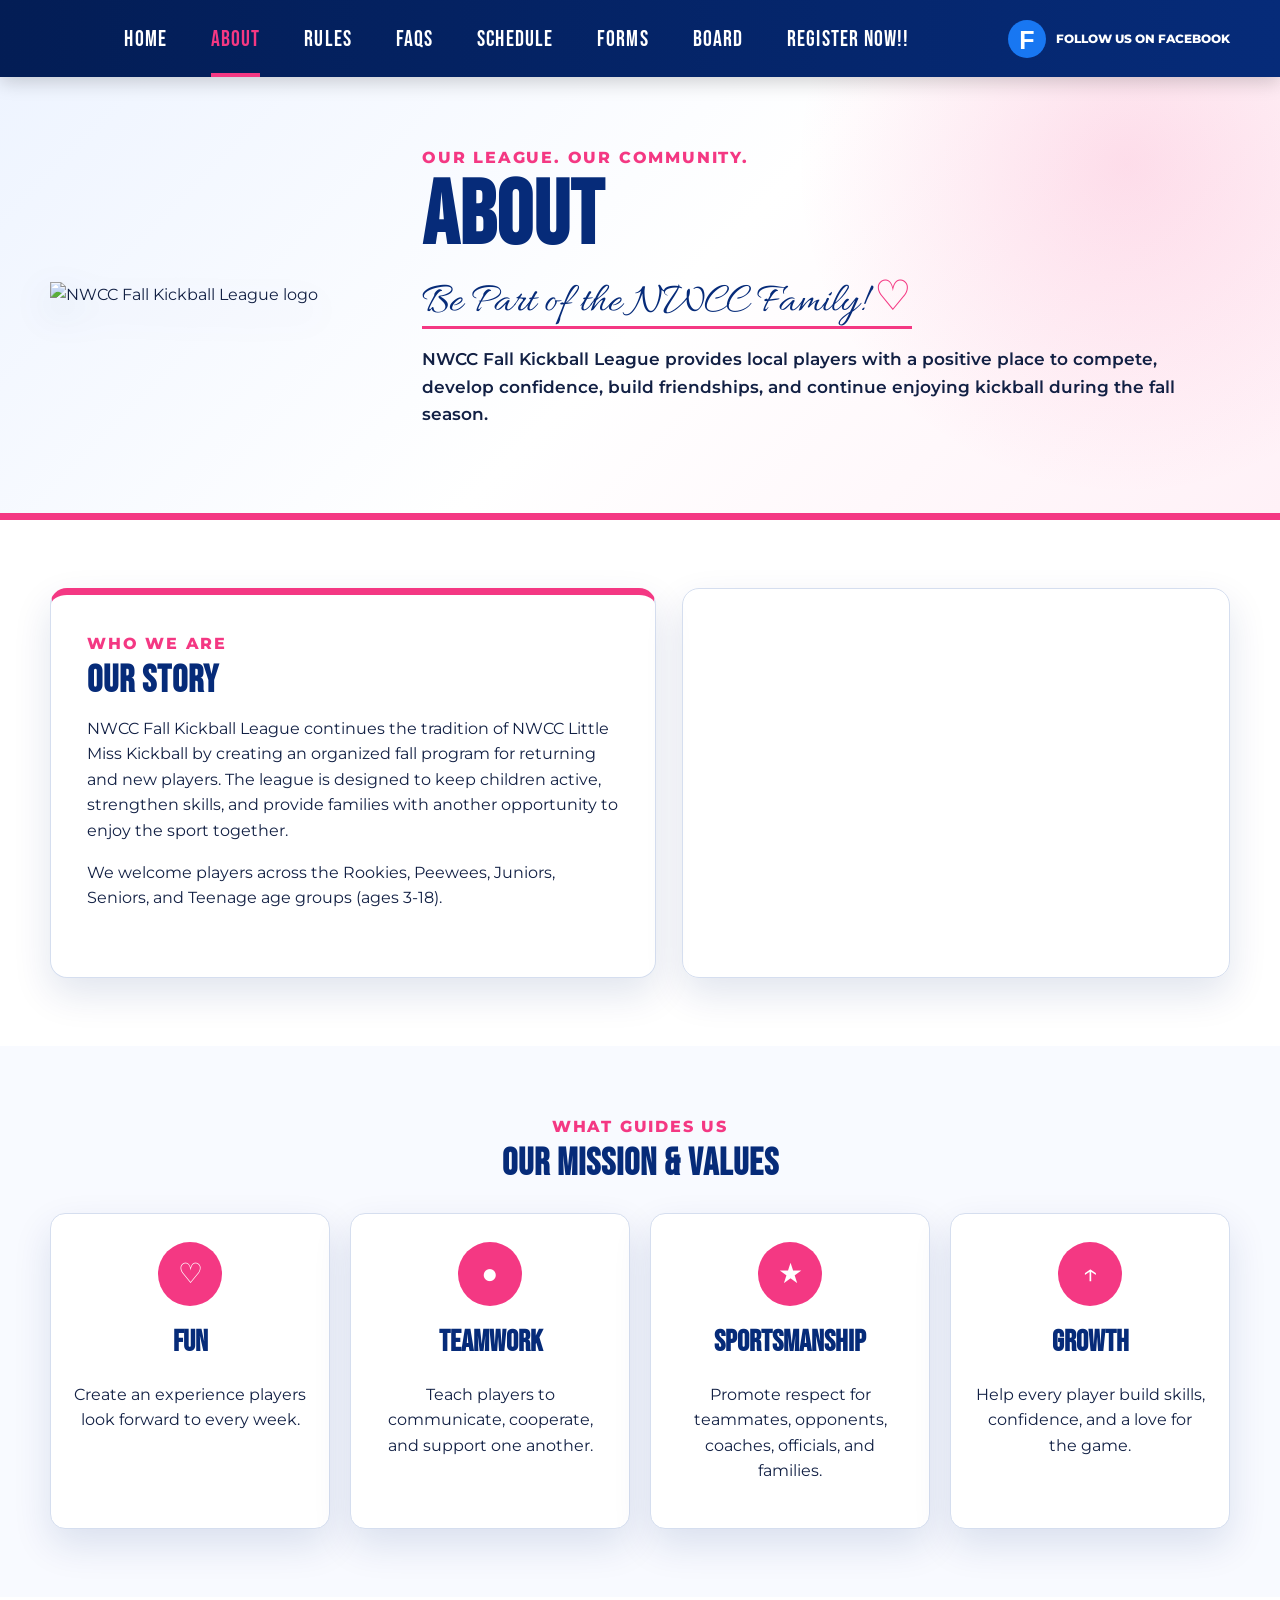
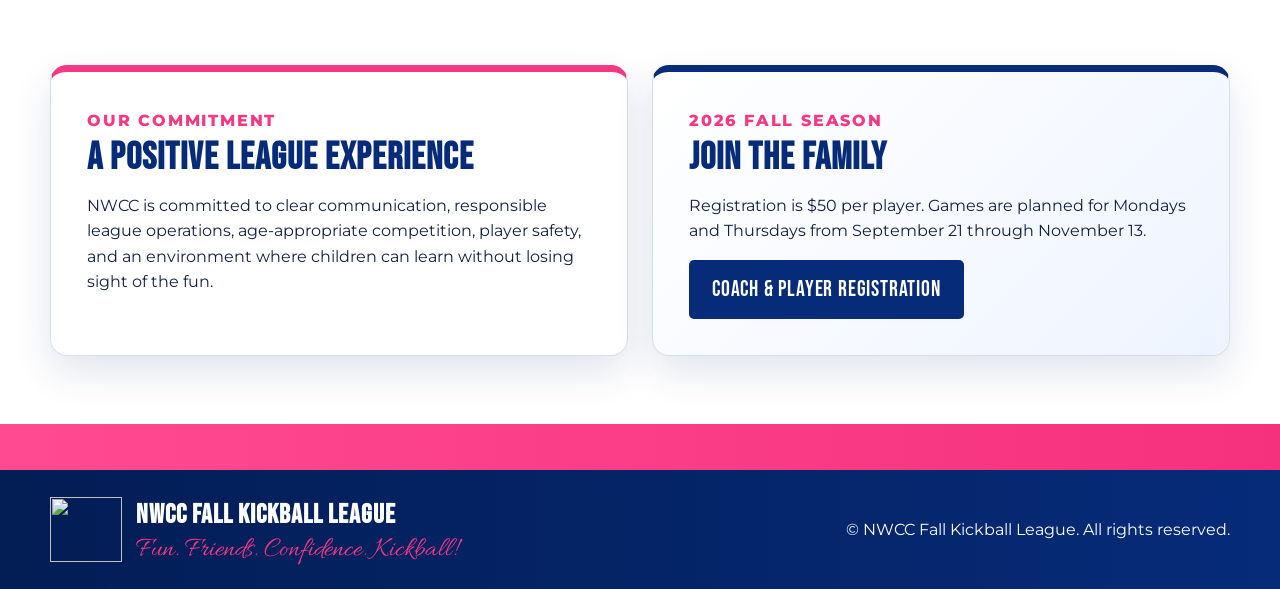
==== about.html @ 0d559b7b "Add files via upload" ====
<!DOCTYPE html>
<html lang="en">
<head>
  <meta charset="UTF-8">
  <meta name="viewport" content="width=device-width, initial-scale=1.0">
  <meta name="description" content="Learn about NWCC Fall Kickball League, its mission, values, and community.">
  <title>About | NWCC Fall Kickball League</title>
  <link rel="preconnect" href="https://fonts.googleapis.com">
  <link rel="preconnect" href="https://fonts.gstatic.com" crossorigin>
  <link href="https://fonts.googleapis.com/css2?family=Allura&family=Bebas+Neue&family=Montserrat:wght@400;600;700;800&display=swap" rel="stylesheet">
  <link rel="stylesheet" href="styles.css">
</head>
<body class="about-page">
<header class="site-header">
  <div class="container nav-wrap">
    <button class="menu-toggle" aria-label="Open navigation" aria-expanded="false">☰</button>
    <nav class="main-nav" aria-label="Main navigation">
      <a href="index.html">Home</a>
      <a class="active" href="about.html">About</a>
      <a href="rules.html">Rules</a>
      <a href="faq.html">FAQs</a>
      <a href="schedule.html">Schedule</a>
      <a href="forms.html">Forms</a>
      <a href="contact.html">Board</a>
      <a href="https://nwcc.leagueapps.com/leagues/kickball/5077319-2026-nwcc-fall-kickball" target="_blank" rel="noopener">REgister Now!!</a>
    </nav>
    <a class="facebook-link" href="https://www.facebook.com/nwccfallkickball" target="_blank" rel="noopener">
      <span class="facebook-icon">f</span>
      <span class="facebook-text">Follow us on Facebook</span>
    </a>
  </div>
</header>
<main>

<section class="inner-hero about-hero">
  <div class="container inner-hero-grid">
    <img src="assets/nwcc-logo.png" alt="NWCC Fall Kickball League logo">
    <div>
      <p class="inner-eyebrow">Our League. Our Community.</p>
      <h1>About</h1>
      <div class="inner-script">Be Part of the NWCC Family! <span>♡</span></div>
      <p>NWCC Fall Kickball League provides local players with a positive place to compete, develop confidence, build friendships, and continue enjoying kickball during the fall season.</p>
    </div>
  </div>
</section>
  
<section class="inner-section">
  <div class="container story-grid">
    <article class="feature-card story-card">
      <p class="card-kicker">Who We Are</p>
      <h2>Our Story</h2>
      <p>NWCC Fall Kickball League continues the tradition of NWCC Little Miss Kickball by creating an organized fall program for returning and new players. The league is designed to keep children active, strengthen skills, and provide families with another opportunity to enjoy the sport together.</p>
      <p>We welcome players across the Rookies, Peewees, Juniors, Seniors, and Teenage age groups (ages 3-18).</p>
    </article>
    <article class="image-feature team-huddle-feature">
     <!-- <div><strong>Teamwork. Confidence. Fun.</strong><span>That’s NWCC!</span></div>-->
    </article>
  </div>
</section>

<section class="inner-section soft-section">
  <div class="container">
    <div class="center-heading">
      <p class="card-kicker">What Guides Us</p>
      <h2>Our Mission &amp; Values</h2>
    </div>
    <div class="value-grid">
      <article class="value-card"><span>♡</span><h3>Fun</h3><p>Create an experience players look forward to every week.</p></article>
      <article class="value-card"><span>●</span><h3>Teamwork</h3><p>Teach players to communicate, cooperate, and support one another.</p></article>
      <article class="value-card"><span>★</span><h3>Sportsmanship</h3><p>Promote respect for teammates, opponents, coaches, officials, and families.</p></article>
      <article class="value-card"><span>↑</span><h3>Growth</h3><p>Help every player build skills, confidence, and a love for the game.</p></article>
    </div>
  </div>
</section>

<section class="inner-section">
  <div class="container split-info-grid">
    <article class="feature-card">
      <p class="card-kicker">Our Commitment</p>
      <h2>A Positive League Experience</h2>
      <p>NWCC is committed to clear communication, responsible league operations, age-appropriate competition, player safety, and an environment where children can learn without losing sight of the fun.</p>
    </article>
    <article class="feature-card accent-card">
      <p class="card-kicker">2026 Fall Season</p>
      <h2>Join the Family</h2>
      <p>Registration is $50 per player. Games are planned for Mondays and Thursdays from September 21 through November 13.</p>
      <a class="button button-blue" href="https://nwcc.leagueapps.com/leagues/kickball/5077319-2026-nwcc-fall-kickball" target="_blank" rel="noopener">Coach & Player Registration</a>
    </article>
  </div>
</section>
  <section class="newsletter">
    <div class="container newsletter-grid">
      <div>
        <strong></strong>
     
      </div>

      
    </div>
  </section>
</main>
<footer>
  <div class="container footer-grid">
    <div class="footer-brand">
      <img src="assets/nwcc-logo.png" alt="">
      <div>
        <strong>NWCC Fall Kickball League</strong>
        <span>Fun. Friends. Confidence. Kickball!</span>
      </div>
    </div>
    <p>© <span id="year"></span> NWCC Fall Kickball League. All rights reserved.</p>
  </div>
</footer>
<script src="script.js"></script>
</body>
</html>
---- styles.css ----
:root{
  --navy:#062b79;
  --navy-dark:#031d55;
  --pink:#f43883;
  --pink-soft:#fff1f7;
  --blue-soft:#eef4ff;
  --ink:#122044;
  --white:#fff;
  --border:#d5deef;
  --shadow:0 16px 38px rgba(5,42,117,.12)
}

*{box-sizing:border-box}
html{scroll-behavior:smooth}
body{
  margin:0;
  font-family:"Montserrat",Arial,sans-serif;
  color:var(--ink);
  background:#fff;
  line-height:1.6
}
img{max-width:100%}
a{color:inherit}
.container{width:min(1180px,calc(100% - 36px));margin:0 auto}
.sr-only{position:absolute;width:1px;height:1px;overflow:hidden;clip:rect(0,0,0,0)}

.site-header{
  position:sticky;
  top:0;
  z-index:100;
  background:linear-gradient(90deg,var(--navy-dark),var(--navy));
  box-shadow:0 5px 18px rgba(0,0,0,.18)
}
.nav-wrap{min-height:72px;display:flex;align-items:center;gap:24px}
.main-nav{display:flex;align-items:center;justify-content:center;gap:44px;flex:1}
.main-nav a{
  color:white;
  text-decoration:none;
  text-transform:uppercase;
  font-family:"Bebas Neue",sans-serif;
  letter-spacing:1.1px;
  font-size:22px;
  padding:22px 0 16px;
  border-bottom:4px solid transparent
}
.main-nav a:hover,.main-nav a.active{color:var(--pink);border-color:var(--pink)}
.facebook-link{
  display:flex;
  align-items:center;
  gap:10px;
  color:white;
  text-decoration:none;
  font-weight:800;
  font-size:12px;
  text-transform:uppercase
}
.facebook-icon{
  width:38px;
  height:38px;
  border-radius:50%;
  display:grid;
  place-items:center;
  background:#1877f2;
  color:white;
  font-size:25px;
  font-family:Arial,sans-serif
}
.menu-toggle{display:none;border:0;background:transparent;color:white;font-size:29px}

.hero{
  overflow:hidden;
  background:
    linear-gradient(90deg,rgba(255,255,255,.99) 0%,rgba(255,255,255,.96) 49%,rgba(255,255,255,.15) 77%),
    linear-gradient(135deg,#fff,var(--blue-soft))
}
.hero-grid{
  min-height:350px;
  display:grid;
  grid-template-columns:23% 40% 37%;
  align-items:center
}
.hero-logo img{
  width:325px;
  filter:drop-shadow(0 10px 12px rgba(6,43,121,.13))
}
.hero-copy{    
    padding:32px;
    position:relative;
    z-index:2;
    display:flex;
    flex-direction:column;
    justify-content:center;
    align-items:center;
    text-align:center;}
.hero h1{
  margin:0;
  line-height:.88;
  font-family:"Bebas Neue",sans-serif;
  text-transform:uppercase;
  letter-spacing:1px
}
.hero h1 span,.hero h1 strong{
  display:block;
  font-size:clamp(64px,6.4vw,96px)
}
.hero h1 span{color:var(--navy)}
.hero h1 strong{color:var(--pink)}
.family-line{
    display:flex;
    justify-content:center;
    align-items:center;
    gap:10px;
    margin:17px auto 10px;
    border-bottom:3px solid var(--pink);
    width:fit-content;
    padding-bottom:1px;
    text-align:center;
}
.family-line p{
    margin:0;
    color:var(--navy);
    font-family:"Allura", cursive;
    font-size:38px;
    line-height:1;
    text-align:center;
    white-space:nowrap;
}
.family-line span{
    color:var(--pink);
    font-size:38px;
    line-height:1;
    white-space:nowrap;
}
.hero-text{    
    max-width:560px;
    margin:0 auto;
    font-weight:600;
    text-align:center;
}
.hero-actions{
    display:flex;
    justify-content:center;
    align-items:center;
    gap:14px;
    flex-wrap:wrap;
    margin-top:25px;
    width:100%;
    text-align:center;  
}
.hero-photo{

  min-height:350px;
  background:url("assets/hero-yellow-kickball.jpg") center/cover no-repeat;
  clip-path:polygon(13% 0,100% 0,100% 100%,0 100%)
}

.button{
  display:inline-block;
  text-decoration:none;
  text-transform:uppercase;
  font-family:"Bebas Neue",sans-serif;
  letter-spacing:.8px;
  font-size:22px;
  border-radius:5px;
  padding:12px 23px;
  transition:.2s ease
}
.button:hover{transform:translateY(-2px);box-shadow:0 8px 20px rgba(6,43,121,.18)}
.button-pink{background:var(--pink);color:white}
.button-blue{background:var(--navy);color:white}
.button-outline{border:2px solid var(--pink);color:var(--pink);background:white}

.facts{background:linear-gradient(90deg,var(--navy-dark),var(--navy));color:white}
.fact-grid{display:grid;grid-template-columns:repeat(6,1fr)}
.fact{
  min-height:150px;
  display:grid;
  place-content:center;
  text-align:center;
  padding:17px;
  border-right:1px solid rgba(255,255,255,.45)
}
.fact:last-child{border-right:0}
.fact-icon{color:var(--pink);font-size:35px;line-height:1;margin-bottom:10px}
.fact strong{
  text-transform:uppercase;
  font-family:"Bebas Neue",sans-serif;
  font-size:22px;
  letter-spacing:.9px
}
.fact small{margin-top:3px;font-size:13px}

.section{padding:65px 0}
.section h2{
  color:var(--navy);
  font-family:"Bebas Neue",sans-serif;
  text-transform:uppercase;
  letter-spacing:1px
}
.home-cards{background:white}
.two-card-grid{
  display:grid;
  grid-template-columns:.9fr 1.5fr;
  gap:22px
}
.quick-links,.team-card{
  min-height:330px;
  border:1px solid var(--border);
  border-radius:16px;
  box-shadow:var(--shadow);
  overflow:hidden
}
.quick-links{padding:30px;background:white}
.quick-links h2{
  text-align:center;
  margin:0 0 12px;
  font-size:40px;
  border-bottom:2px solid var(--pink);
  padding-bottom:8px
}
.quick-links a{
  display:flex;
  justify-content:space-between;
  padding:12px 4px;
  color:var(--navy);
  text-decoration:none;
  border-bottom:1px solid var(--border);
  font-size:14px;
  font-weight:700
}
.quick-links a:hover{color:var(--pink)}
.team-card{
  position:relative;
  background:url("assets/team_huddle2.png") center no-repeat
}
.team-message{
  position:absolute;
  inset:auto 0 0;
  text-align:center;
  padding:20px;
  color:white;
  background:linear-gradient(transparent,rgba(3,29,85,.94))
}
.team-message strong{
  display:block;
  font-family:"Bebas Neue",sans-serif;
  text-transform:uppercase;
  font-size:34px;
  letter-spacing:1px
}
.team-message span{
  display:block;
  color:var(--pink);
  font-family:"Allura",cursive;
  font-size:44px;
  line-height:1
}

.newsletter{
  background:linear-gradient(90deg,#ff4a90,#f6317c);
  color:white;
  padding:23px 0
}
.newsletter-grid{
  display:grid;
  grid-template-columns:1fr 1fr;
  align-items:center;
  gap:25px
}
.newsletter strong{
  display:block;
  font-family:"Bebas Neue",sans-serif;
  font-size:38px;
  letter-spacing:1px;
  text-transform:uppercase;
  line-height:1
}
.newsletter span{font-size:13px}
.newsletter form{display:flex}
.newsletter input{
  flex:1;
  min-width:0;
  border:0;
  padding:15px;
  font-family:inherit;
  border-radius:5px 0 0 5px
}
.newsletter button{
  border:0;
  background:var(--navy);
  color:white;
  font-family:"Bebas Neue",sans-serif;
  letter-spacing:.8px;
  font-size:20px;
  padding:0 25px;
  border-radius:0 5px 5px 0;
  cursor:pointer
}

footer{
  background:linear-gradient(90deg,var(--navy-dark),var(--navy));
  color:white;
  padding:24px 0
}
.footer-grid{display:flex;justify-content:space-between;align-items:center;gap:30px}
.footer-brand{display:flex;align-items:center;gap:14px}
.footer-brand img{width:72px;height:65px;object-fit:contain}
.footer-brand strong{
  display:block;
  text-transform:uppercase;
  font-family:"Bebas Neue",sans-serif;
  letter-spacing:1px;
  font-size:27px
}
.footer-brand span{
  display:block;
  color:var(--pink);
  font-family:"Allura",cursive;
  font-size:28px;
  line-height:1
}

.page-hero{
  background:linear-gradient(135deg,var(--blue-soft),var(--pink-soft));
  padding:75px 0
}
.page-hero-grid{display:grid;grid-template-columns:220px 1fr;gap:40px;align-items:center}
.page-hero img{width:210px}
.page-hero h1{
  margin:0;
  color:var(--navy);
  font-family:"Bebas Neue",sans-serif;
  text-transform:uppercase;
  font-size:clamp(54px,7vw,84px);
  letter-spacing:1px
}
.page-hero p{font-size:18px;max-width:760px}
.page-content{padding:70px 0}
.placeholder-card{
  background:white;
  border:1px solid var(--border);
  border-top:7px solid var(--pink);
  border-radius:16px;
  padding:38px;
  box-shadow:var(--shadow)
}
.placeholder-card h2{
  color:var(--navy);
  font-family:"Bebas Neue",sans-serif;
  text-transform:uppercase;
  font-size:40px
}

@media(max-width:1020px){
  .facebook-text{display:none}
  .main-nav{gap:22px}
  .menu-toggle{display:block;margin-right:auto}
  .main-nav{
    display:none;
    position:absolute;
    top:72px;
    left:0;
    right:0;
    padding:18px;
    background:var(--navy-dark);
    flex-direction:column;
    align-items:stretch;
    gap:0
  }
  .main-nav.open{display:flex}
  .main-nav a{padding:12px;border-bottom:1px solid rgba(255,255,255,.15)}
  .hero-grid{grid-template-columns:36% 64%}
  .hero-photo{grid-column:1/-1;min-height:360px;clip-path:none}
  .fact-grid{grid-template-columns:repeat(3,1fr)}
  .two-card-grid{grid-template-columns:1fr}
  .team-card{min-height:390px}
}

@media(max-width:680px){
  .hero-grid{display:block;text-align:center;padding-top:26px}
  .hero-logo img{width:255px}
  .hero-copy{padding:12px 10px 35px}
  .hero h1 span,.hero h1 strong{font-size:64px}
  .family-line{margin-left:auto;margin-right:auto}
  .family-line p{font-size:34px}
  .hero-actions{justify-content:center}
  .hero-photo{min-height:305px}
  .fact-grid{grid-template-columns:repeat(2,1fr)}
  .fact{min-height:132px}
  .newsletter-grid{grid-template-columns:1fr;text-align:center}
  .newsletter form{width:100%;max-width:480px;margin:auto}
  .footer-grid{flex-direction:column;text-align:center}
  .page-hero-grid{grid-template-columns:1fr;text-align:center}
  .page-hero img{margin:auto}
}



/* =========================================================
   INNER PAGES — scoped styles appended to preserve index layout
   ========================================================= */
.inner-hero{padding:68px 0;background:radial-gradient(circle at 88% 20%,rgba(244,56,131,.15),transparent 28%),linear-gradient(135deg,var(--blue-soft),#fff 52%,var(--pink-soft));border-bottom:7px solid var(--pink)}
.inner-hero-grid{display:grid;grid-template-columns:320px 1fr;gap:52px;align-items:center}
.inner-hero-grid>img{width:305px;filter:drop-shadow(0 14px 18px rgba(6,43,121,.16))}
.inner-eyebrow,.card-kicker{margin:0 0 5px;color:var(--pink);font-weight:800;text-transform:uppercase;letter-spacing:1.8px}
.inner-hero h1{margin:0;color:var(--navy);font-family:"Bebas Neue",sans-serif;font-size:clamp(60px,7vw,92px);line-height:.92;letter-spacing:1px;text-transform:uppercase}
.inner-script{width:fit-content;margin:15px 0 15px;color:var(--navy);border-bottom:3px solid var(--pink);font-family:"Allura",cursive;font-size:42px;line-height:1.1}
.inner-script span{color:var(--pink);font-family:Arial,sans-serif}
.inner-hero-grid>div>p:last-of-type{max-width:760px;font-weight:600;font-size:17px}
.inner-section{padding:68px 0}.soft-section{background:#f8faff}.center-heading{text-align:center;margin-bottom:30px}
.center-heading h2,.feature-card h2,.contact-option-card h2,.document-card h2{margin:0 0 12px;color:var(--navy);font-family:"Bebas Neue",sans-serif;font-size:38px;line-height:1;letter-spacing:1px;text-transform:uppercase}
.story-grid{display:grid;grid-template-columns:1.05fr .95fr;gap:26px}
.feature-card,.image-feature,.contact-option-card,.document-card{border:1px solid var(--border);border-radius:17px;background:#fff;box-shadow:var(--shadow);overflow:hidden}
.feature-card{padding:36px;border-top:7px solid var(--pink)}.image-feature{min-height:390px;position:relative}
.team-huddle-feature{background:url("assets/team_huddle3.png") center/cover no-repeat;}
.image-feature>div{position:absolute;inset:auto 0 0;padding:25px;text-align:center;color:#fff;background:linear-gradient(transparent,rgba(3,29,85,.95))}
.image-feature strong{display:block;font-family:"Bebas Neue",sans-serif;font-size:34px;letter-spacing:1px;text-transform:uppercase}
.image-feature span{display:block;color:var(--pink);font-family:"Allura",cursive;font-size:38px;line-height:1}
.value-grid{display:grid;grid-template-columns:repeat(4,1fr);gap:20px}
.value-card{padding:28px 22px;text-align:center;border:1px solid var(--border);border-radius:15px;background:#fff;box-shadow:var(--shadow)}
.value-card>span{width:64px;height:64px;margin:0 auto 12px;display:grid;place-items:center;border-radius:50%;color:#fff;background:var(--pink);font-size:28px}
.value-card h3{margin:0;color:var(--navy);font-family:"Bebas Neue",sans-serif;font-size:30px;text-transform:uppercase}
.split-info-grid{display:grid;grid-template-columns:1fr 1fr;gap:24px}.accent-card{background:linear-gradient(135deg,#fff,var(--blue-soft));border-top-color:var(--navy)}
.faq-stat-band{background:linear-gradient(90deg,var(--navy-dark),var(--navy));color:#fff}.faq-stat-grid{display:grid;grid-template-columns:repeat(4,1fr)}
.faq-stat-grid>div{min-height:125px;padding:20px;display:grid;place-content:center;text-align:center;border-right:1px solid rgba(255,255,255,.38)}
.faq-stat-grid>div:last-child{border-right:0}.faq-stat-grid span{color:var(--pink);font-size:29px;line-height:1}
.faq-stat-grid strong{margin-top:7px;font-family:"Bebas Neue",sans-serif;text-transform:uppercase;font-size:22px;letter-spacing:1px}.faq-stat-grid small{font-size:13px}
.faq-layout-new{display:grid;grid-template-columns:285px 1fr;gap:28px;align-items:start}
.inner-sidebar{position:sticky;top:98px;padding:28px;color:#fff;border-radius:16px;background:linear-gradient(160deg,var(--navy),var(--navy-dark));box-shadow:var(--shadow)}
.inner-sidebar h2{margin:0 0 8px;font-family:"Bebas Neue",sans-serif;font-size:38px;letter-spacing:1px;text-transform:uppercase}
.inner-sidebar a{display:flex;justify-content:space-between;padding:12px 2px;color:#fff;text-decoration:none;font-size:13px;font-weight:700;border-bottom:1px solid rgba(255,255,255,.25)}
.inner-sidebar a:hover{color:var(--pink)}
.faq-group-new{margin-bottom:28px;padding:30px;border:1px solid var(--border);border-top:7px solid var(--pink);border-radius:16px;background:#fff;box-shadow:var(--shadow)}
.faq-group-heading{display:flex;align-items:center;gap:17px;margin-bottom:20px}.faq-group-heading>span{width:60px;height:60px;display:grid;place-items:center;flex:0 0 auto;border-radius:50%;color:#fff;background:var(--pink);font-family:"Bebas Neue",sans-serif;font-size:28px}
.faq-group-heading p{margin:0;color:var(--pink);font-size:12px;font-weight:800;letter-spacing:1.5px;text-transform:uppercase}
.faq-group-heading h2{margin:0;color:var(--navy);font-family:"Bebas Neue",sans-serif;font-size:39px;line-height:1;letter-spacing:1px;text-transform:uppercase}
.faq-group-new details{margin:11px 0;border:1px solid var(--border);border-radius:10px;background:linear-gradient(135deg,#fff,var(--blue-soft));overflow:hidden}
.faq-group-new summary{position:relative;padding:17px 52px 17px 20px;color:var(--navy);cursor:pointer;list-style:none;font-weight:800}
.faq-group-new summary::-webkit-details-marker{display:none}.faq-group-new summary::after{content:"+";position:absolute;right:20px;top:50%;transform:translateY(-50%);color:var(--pink);font-family:"Bebas Neue",sans-serif;font-size:30px}
.faq-group-new details[open] summary{color:#fff;background:var(--navy)}.faq-group-new details[open] summary::after{content:"–";color:var(--pink)}
.faq-group-new details p{margin:0;padding:18px 20px 21px;border-top:1px solid var(--border)}
.contact-card-grid{display:grid;grid-template-columns:repeat(3,1fr);gap:22px}
.contact-option-card{padding:30px;text-align:center;border-top:7px solid var(--pink)}
.contact-option-card>span{width:65px;height:65px;margin:0 auto 14px;display:grid;place-items:center;border-radius:50%;color:#fff;background:var(--navy);font-size:28px;font-weight:800}
.contact-option-card a{color:var(--pink);font-weight:800;text-decoration:none}
.contact-form-grid{display:grid;grid-template-columns:1.25fr .75fr;gap:26px;align-items:start}
.styled-contact-form{display:grid;grid-template-columns:1fr 1fr;gap:18px}.styled-contact-form label{display:grid;gap:6px;font-weight:700;color:var(--navy)}
.styled-contact-form input,.styled-contact-form select,.styled-contact-form textarea{width:100%;padding:13px 14px;border:1px solid var(--border);border-radius:7px;font:inherit;color:var(--ink);background:#fff}
.full-field{grid-column:1/-1}.form-note{margin-top:18px;font-size:12px;background:var(--pink-soft);padding:14px;border-radius:8px}
.contact-info-panel{padding:30px;text-align:center;color:#fff;border-radius:17px;background:linear-gradient(160deg,var(--navy),var(--navy-dark));box-shadow:var(--shadow)}
.contact-info-panel img{width:210px}.contact-info-panel h2{margin:8px 0;color:#fff;font-family:"Bebas Neue",sans-serif;font-size:35px;text-transform:uppercase}
.contact-info-panel a{display:block;padding:10px;color:#fff;text-decoration:none;border-bottom:1px solid rgba(255,255,255,.22)}.contact-info-panel a:hover{color:var(--pink)}
.contact-script{color:var(--pink);font-family:"Allura",cursive;font-size:31px;line-height:1.1}
.rules-grid{display:grid;grid-template-columns:repeat(2,1fr);gap:24px}.document-card{position:relative;padding:33px;border-top:7px solid var(--pink)}
.document-card>span{position:absolute;right:25px;top:18px;color:rgba(6,43,121,.10);font-family:"Bebas Neue",sans-serif;font-size:70px;line-height:1}
.document-card a{color:var(--pink);font-weight:800;text-decoration:none}
@media(max-width:920px){.inner-hero-grid{grid-template-columns:240px 1fr;gap:30px}.inner-hero-grid>img{width:225px}.value-grid{grid-template-columns:repeat(2,1fr)}.faq-layout-new,.contact-form-grid{grid-template-columns:1fr}.inner-sidebar{position:static}}
@media(max-width:700px){.inner-hero-grid,.story-grid,.split-info-grid,.contact-card-grid,.rules-grid{grid-template-columns:1fr}.inner-hero-grid{text-align:center}.inner-hero-grid>img{margin:auto;width:235px}.inner-script{margin-left:auto;margin-right:auto;font-size:34px}.value-grid{grid-template-columns:1fr}.faq-stat-grid{grid-template-columns:repeat(2,1fr)}.faq-group-new{padding:22px}.faq-group-heading h2{font-size:31px}.styled-contact-form{grid-template-columns:1fr}.full-field{grid-column:auto}}



/* =========================================================
   BOARD / CONTACT PAGE
   ========================================================= */
.board-intro-section{background:#fff}
.board-intro-copy{max-width:780px;margin:0 auto;color:var(--ink)}
.board-grid{
  display:grid;
  grid-template-columns:repeat(2,1fr);
  gap:24px;
  margin-top:34px
}
.board-card{
  position:relative;
  padding:34px;
  border:1px solid var(--border);
  border-top:7px solid var(--pink);
  border-radius:17px;
  background:linear-gradient(135deg,#fff,var(--blue-soft));
  box-shadow:var(--shadow);
  transition:transform .2s ease,box-shadow .2s ease
}
.board-card:hover{
  transform:translateY(-5px);
  box-shadow:0 22px 45px rgba(5,42,117,.16)
}
.board-role{
  display:inline-block;
  margin-bottom:10px;
  padding:7px 13px;
  color:#fff;
  background:var(--navy);
  border-radius:999px;
  font-size:12px;
  font-weight:800;
  letter-spacing:1.2px;
  text-transform:uppercase
}
.board-card h2{
  margin:0 0 12px;
  color:var(--navy);
  font-family:"Bebas Neue",sans-serif;
  font-size:41px;
  line-height:1;
  letter-spacing:1px;
  text-transform:uppercase
}
.board-card p{margin-bottom:20px}
.board-responsibilities{
  display:flex;
  flex-wrap:wrap;
  gap:8px
}
.board-responsibilities span{
  padding:7px 10px;
  color:var(--navy);
  background:#fff;
  border:1px solid var(--border);
  border-radius:999px;
  font-size:11px;
  font-weight:700
}
.why-volunteer-grid{
  display:grid;
  grid-template-columns:1fr 1fr;
  gap:24px
}
.board-help-section{background:#fff}
.board-help-card{
  display:grid;
  grid-template-columns:1fr auto;
  gap:38px;
  align-items:center;
  padding:40px;
  border:1px solid var(--border);
  border-left:8px solid var(--pink);
  border-radius:17px;
  background:linear-gradient(135deg,#fff,var(--pink-soft));
  box-shadow:var(--shadow)
}
.board-help-card h2{
  margin:0 0 12px;
  color:var(--navy);
  font-family:"Bebas Neue",sans-serif;
  font-size:44px;
  line-height:1;
  letter-spacing:1px;
  text-transform:uppercase
}
.help-topic-list{
  display:flex;
  flex-wrap:wrap;
  gap:9px;
  margin-top:18px
}
.help-topic-list span{
  padding:8px 11px;
  color:var(--navy);
  background:#fff;
  border:1px solid var(--border);
  border-radius:999px;
  font-size:12px;
  font-weight:700
}
.board-help-actions{
  display:grid;
  gap:12px;
  min-width:245px
}
.board-help-actions .button{text-align:center}
.board-volunteer-strip{
  padding:38px 0;
  color:#fff;
  background:
    linear-gradient(100deg,rgba(3,29,85,.97),rgba(6,43,121,.91)),
    url("assets/team-huddle.jpg") center/cover
}
.board-volunteer-content{
  display:flex;
  align-items:center;
  justify-content:space-between;
  gap:30px
}
.board-volunteer-content p{
  margin:0;
  color:var(--pink);
  font-weight:800;
  letter-spacing:1.5px;
  text-transform:uppercase
}
.board-volunteer-content h2{
  margin:0;
  font-family:"Bebas Neue",sans-serif;
  font-size:43px;
  letter-spacing:1px;
  text-transform:uppercase
}
.board-volunteer-content span{display:block;max-width:760px}
.button-outline-light{
  color:#fff;
  border:2px solid #fff;
  background:transparent
}
.button-outline-light:hover{
  color:var(--navy);
  background:#fff
}
@media(max-width:850px){
  .board-grid,.why-volunteer-grid{grid-template-columns:1fr}
  .board-help-card{grid-template-columns:1fr}
  .board-help-actions{min-width:0}
  .board-volunteer-content{display:block;text-align:center}
  .board-volunteer-content .button{margin-top:22px}
}


/* =========================================================
   ONLINE FORMS
   ========================================================= */
.forms-card-grid{display:grid;grid-template-columns:repeat(2,1fr);gap:26px}.form-choice-card{position:relative;padding:36px;border:1px solid var(--border);border-top:7px solid var(--pink);border-radius:17px;background:#fff;box-shadow:var(--shadow);overflow:hidden}.form-choice-card>span{position:absolute;right:24px;top:14px;color:rgba(6,43,121,.1);font-family:"Bebas Neue",sans-serif;font-size:76px;line-height:1}.form-choice-card h2{margin:0 0 12px;color:var(--navy);font-family:"Bebas Neue",sans-serif;font-size:40px;line-height:1;text-transform:uppercase}.browser-privacy-note{margin:28px 0 0;padding:18px 20px;border-left:6px solid var(--pink);border-radius:8px;background:var(--pink-soft)}
.form-toolbar{position:sticky;top:72px;z-index:70;padding:12px 0;border-bottom:1px solid var(--border);background:rgba(255,255,255,.96);backdrop-filter:blur(8px)}.form-toolbar-inner{display:flex;justify-content:center;gap:12px;flex-wrap:wrap}.form-toolbar button{border:0;cursor:pointer}.online-form-shell{padding:42px 0 70px;background:#f5f8fd}.online-form{width:min(900px,100%);margin:auto;padding:38px;background:#fff;border:1px solid var(--border);border-top:9px solid var(--pink);border-radius:16px;box-shadow:var(--shadow)}.online-form h1{text-align:center;margin:0 0 18px;color:var(--navy);font-family:"Bebas Neue",sans-serif;font-size:42px;line-height:1.05;letter-spacing:.5px}.print-brand{display:flex;align-items:center;justify-content:center;gap:12px;margin-bottom:14px;color:var(--navy);font-family:"Bebas Neue",sans-serif;font-size:25px;text-transform:uppercase}.print-brand img{width:74px;height:68px;object-fit:contain}.legal-notice{margin-bottom:20px;padding:15px 18px;border:2px solid var(--navy);border-radius:8px;background:var(--blue-soft);font-family:Georgia,serif;font-weight:700;line-height:1.42}.legal-copy{font-family:Georgia,serif;font-size:14px;line-height:1.48}.form-grid{display:grid;grid-template-columns:repeat(12,1fr);gap:12px 14px}.c12{grid-column:span 12}.c9{grid-column:span 9}.c8{grid-column:span 8}.c7{grid-column:span 7}.c6{grid-column:span 6}.c5{grid-column:span 5}.c4{grid-column:span 4}.c3{grid-column:span 3}.c2{grid-column:span 2}.c1{grid-column:span 1}.online-field{display:flex;flex-direction:column;gap:5px;color:var(--navy);font-size:13px;font-weight:800}.online-field input,.online-field textarea{width:100%;padding:10px 11px;border:1.5px solid #aab9d2;border-radius:6px;background:#fff;color:#111;font:14px "Montserrat",Arial,sans-serif}.online-field textarea{min-height:78px;resize:vertical}.choice-line{display:flex;align-items:center;gap:15px;flex-wrap:wrap;color:var(--ink);font-size:13px;font-weight:600}.choice-line label{white-space:nowrap}.form-section{margin:18px 0;padding:18px;border:1px solid var(--border);border-radius:11px;background:#fff}.form-section>p:first-child{margin-top:0}.center-text{text-align:center}.statement-section p{font-family:Georgia,serif;line-height:1.4}.initial-row{display:grid;grid-template-columns:1fr 95px;gap:14px;align-items:end;margin:12px 0}.initial-row p{margin:0}.initial-row input{width:100%;padding:9px;border:1.5px solid #aab9d2;border-radius:5px}.signature-box{position:relative;margin-top:5px;border:1.5px solid #aab9d2;border-radius:7px;background:#fff;overflow:hidden}.signature-pad{display:block;width:100%;height:120px;touch-action:none}.signature-clear{position:absolute;right:7px;bottom:7px;padding:5px 8px;border:0;border-radius:5px;background:var(--navy);color:#fff;font:700 11px "Montserrat",sans-serif;cursor:pointer}.league-only{background:#f0f2f6}.league-only h2{margin:-18px -18px 16px;padding:9px 16px;border-radius:9px 9px 0 0;background:#5a667a;color:#fff;font-family:"Bebas Neue",sans-serif;font-size:25px;letter-spacing:1px}.form-code{text-align:right;font-size:11px}.name-hint{margin-top:-10px;text-align:center;font-size:11px}.print-page+.print-page{margin-top:40px;padding-top:40px;border-top:8px solid var(--pink)}.process-page h2{margin:14px 0 3px;color:var(--navy);font-family:Georgia,serif;font-size:17px}.process-page p,.process-page li{font-family:Georgia,serif;font-size:13px;line-height:1.36}.process-page ul{margin-top:4px}
@media(max-width:800px){.forms-card-grid{grid-template-columns:1fr}.online-form{padding:24px 16px}.form-grid{grid-template-columns:1fr}.form-grid>*{grid-column:1!important}.initial-row{grid-template-columns:1fr}.form-toolbar{top:72px}.online-form h1{font-size:34px}}
@media print{@page{size:letter;margin:.35in}body{background:#fff}.site-header,.inner-hero,.form-toolbar,.newsletter,footer{display:none!important}.online-form-shell{padding:0;background:#fff}.container{width:100%;margin:0}.online-form{width:100%;padding:0;border:0;border-radius:0;box-shadow:none}.print-brand{margin-bottom:8px}.print-brand img{width:55px;height:50px}.online-form h1{font-size:29px;margin-bottom:10px}.legal-notice{padding:9px 11px;margin-bottom:10px;font-size:11px}.legal-copy{font-size:10.4px;line-height:1.3}.form-grid{gap:6px 9px}.online-field{font-size:10px;gap:2px}.online-field input,.online-field textarea{padding:4px 5px;min-height:24px;font-size:10px;border-color:#555}.online-field textarea{min-height:43px}.form-section{margin:8px 0;padding:9px;border-color:#555}.choice-line{gap:8px;font-size:9.5px}.initial-row{margin:6px 0;grid-template-columns:1fr 70px;gap:7px}.statement-section p{font-size:9.5px;line-height:1.24}.initial-row input{padding:3px}.signature-pad{height:68px}.signature-clear{display:none}.league-only h2{margin:-9px -9px 7px;padding:4px 8px;font-size:17px}.form-code{font-size:8px}.print-page{page-break-after:always}.print-page:last-child{page-break-after:auto}.print-page+.print-page{margin:0;padding:0;border:0}.process-page h1{font-size:25px}.process-page h2{font-size:13px;margin:8px 0 2px}.process-page p,.process-page li{font-size:9.2px;line-height:1.22;margin:4px 0}.process-page ul{margin:3px 0;padding-left:18px}}

/* Online form print refinements: applicant copies omit internal league fields
   and each applicant-facing form section is sized to one Letter page. */
@media print {
  .league-only {
    display: none !important;
  }

  @page {
    size: Letter;
    margin: 0.22in;
  }

  #coachForm {
    zoom: 0.84;
  }

  #backgroundForm .print-page:first-child {
    zoom: 0.90;
    break-after: page;
    page-break-after: always;
  }

  #backgroundForm .process-page {
    zoom: 0.94;
  }

  #coachForm .form-section,
  #backgroundForm .print-page:first-child .form-section,
  #coachForm .signature-box,
  #backgroundForm .print-page:first-child .signature-box {
    break-inside: avoid;
    page-break-inside: avoid;
  }
}

/* Season schedule */
.schedule-widget-card{border:1px solid var(--border);border-top:7px solid var(--pink);border-radius:17px;background:#fff;box-shadow:var(--shadow);padding:32px;overflow:hidden}
.schedule-widget-card h2{margin:0 0 22px;color:var(--navy);font-family:"Bebas Neue",sans-serif;font-size:42px;line-height:1;text-transform:uppercase}
.leagueapps-widget-wrap{width:100%;min-height:320px;overflow-x:auto}
.leagueapps-widget-wrap table{max-width:100%}
@media(max-width:700px){.schedule-widget-card{padding:20px 14px}.schedule-widget-card h2{font-size:34px}}
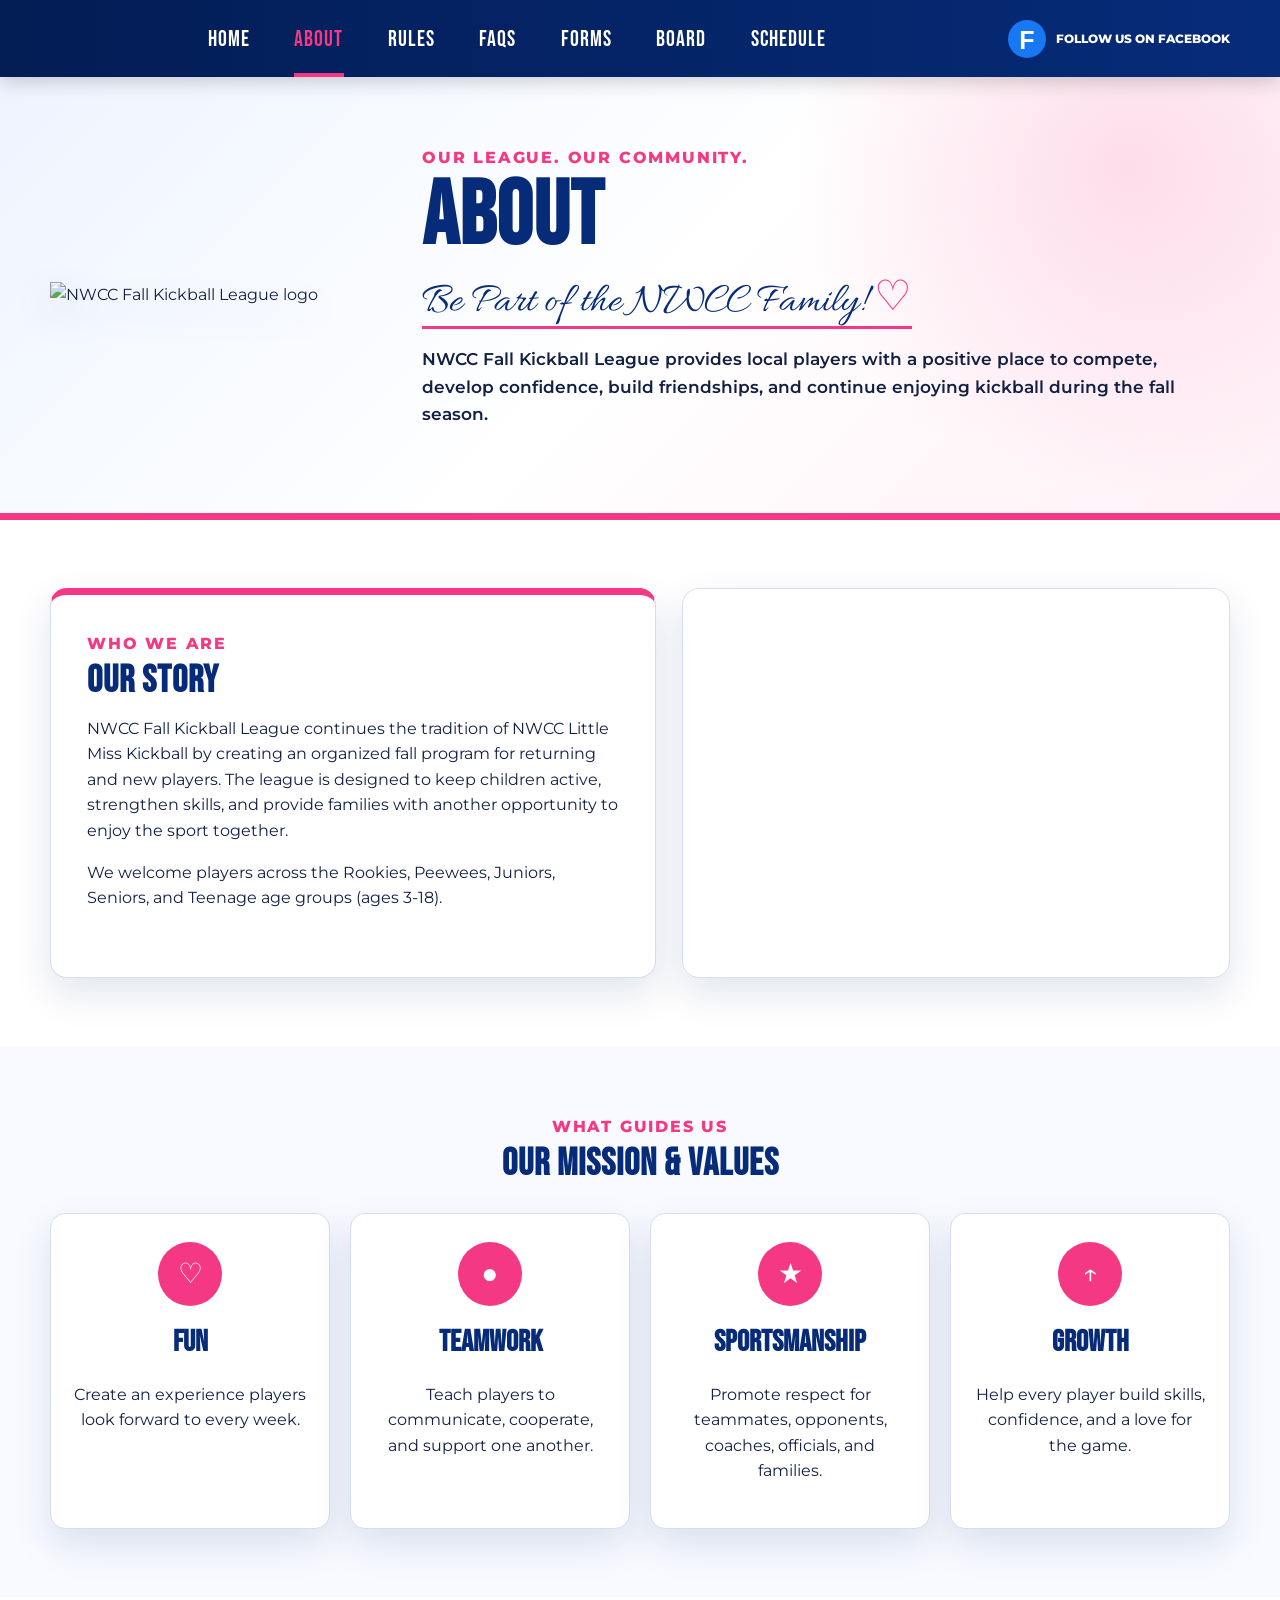
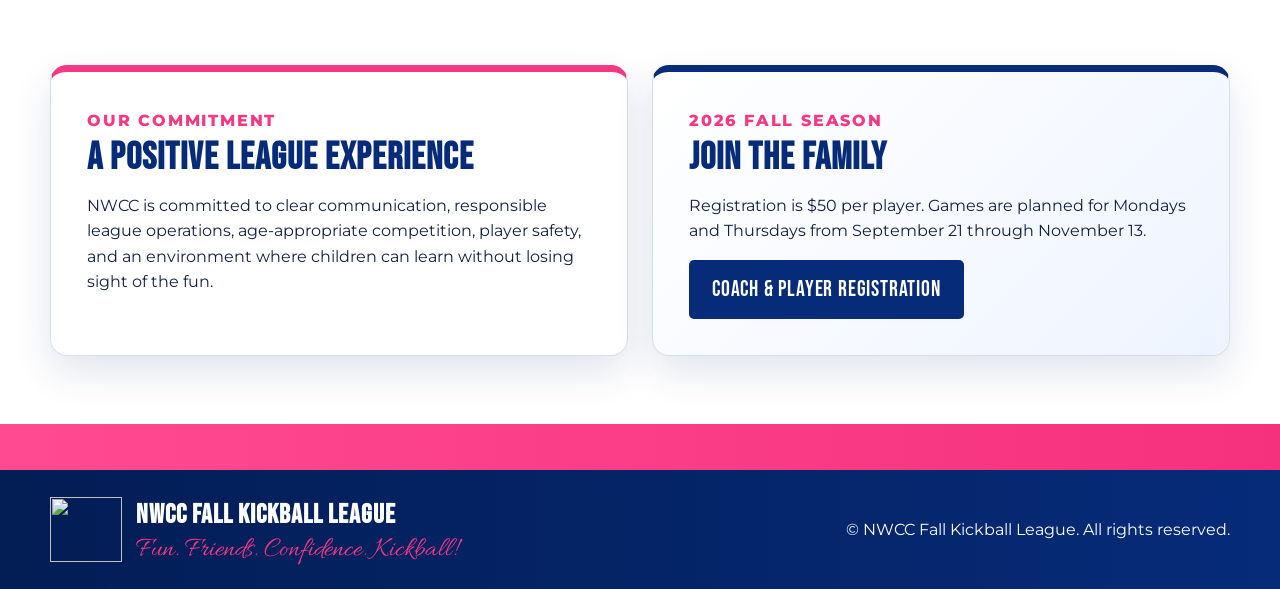
==== commit 636b21af: "Add files via upload" ====
--- a/about.html
+++ b/about.html
@@ -19,10 +19,9 @@
       <a class="active" href="about.html">About</a>
       <a href="rules.html">Rules</a>
       <a href="faq.html">FAQs</a>
-      <a href="schedule.html">Schedule</a>
       <a href="forms.html">Forms</a>
       <a href="contact.html">Board</a>
-      <a href="https://nwcc.leagueapps.com/leagues/kickball/5077319-2026-nwcc-fall-kickball" target="_blank" rel="noopener">REgister Now!!</a>
+      <a href="schedule.html">Schedule</a>
     </nav>
     <a class="facebook-link" href="https://www.facebook.com/nwccfallkickball" target="_blank" rel="noopener">
       <span class="facebook-icon">f</span>
--- a/styles.css
+++ b/styles.css
@@ -660,6 +660,6 @@
 /* Season schedule */
 .schedule-widget-card{border:1px solid var(--border);border-top:7px solid var(--pink);border-radius:17px;background:#fff;box-shadow:var(--shadow);padding:32px;overflow:hidden}
 .schedule-widget-card h2{margin:0 0 22px;color:var(--navy);font-family:"Bebas Neue",sans-serif;font-size:42px;line-height:1;text-transform:uppercase}
-.leagueapps-widget-wrap{width:100%;min-height:320px;overflow-x:auto}
+.leagueapps-widget-wrap{width:100%;min-height:700px;overflow:visible}
 .leagueapps-widget-wrap table{max-width:100%}
 @media(max-width:700px){.schedule-widget-card{padding:20px 14px}.schedule-widget-card h2{font-size:34px}}
